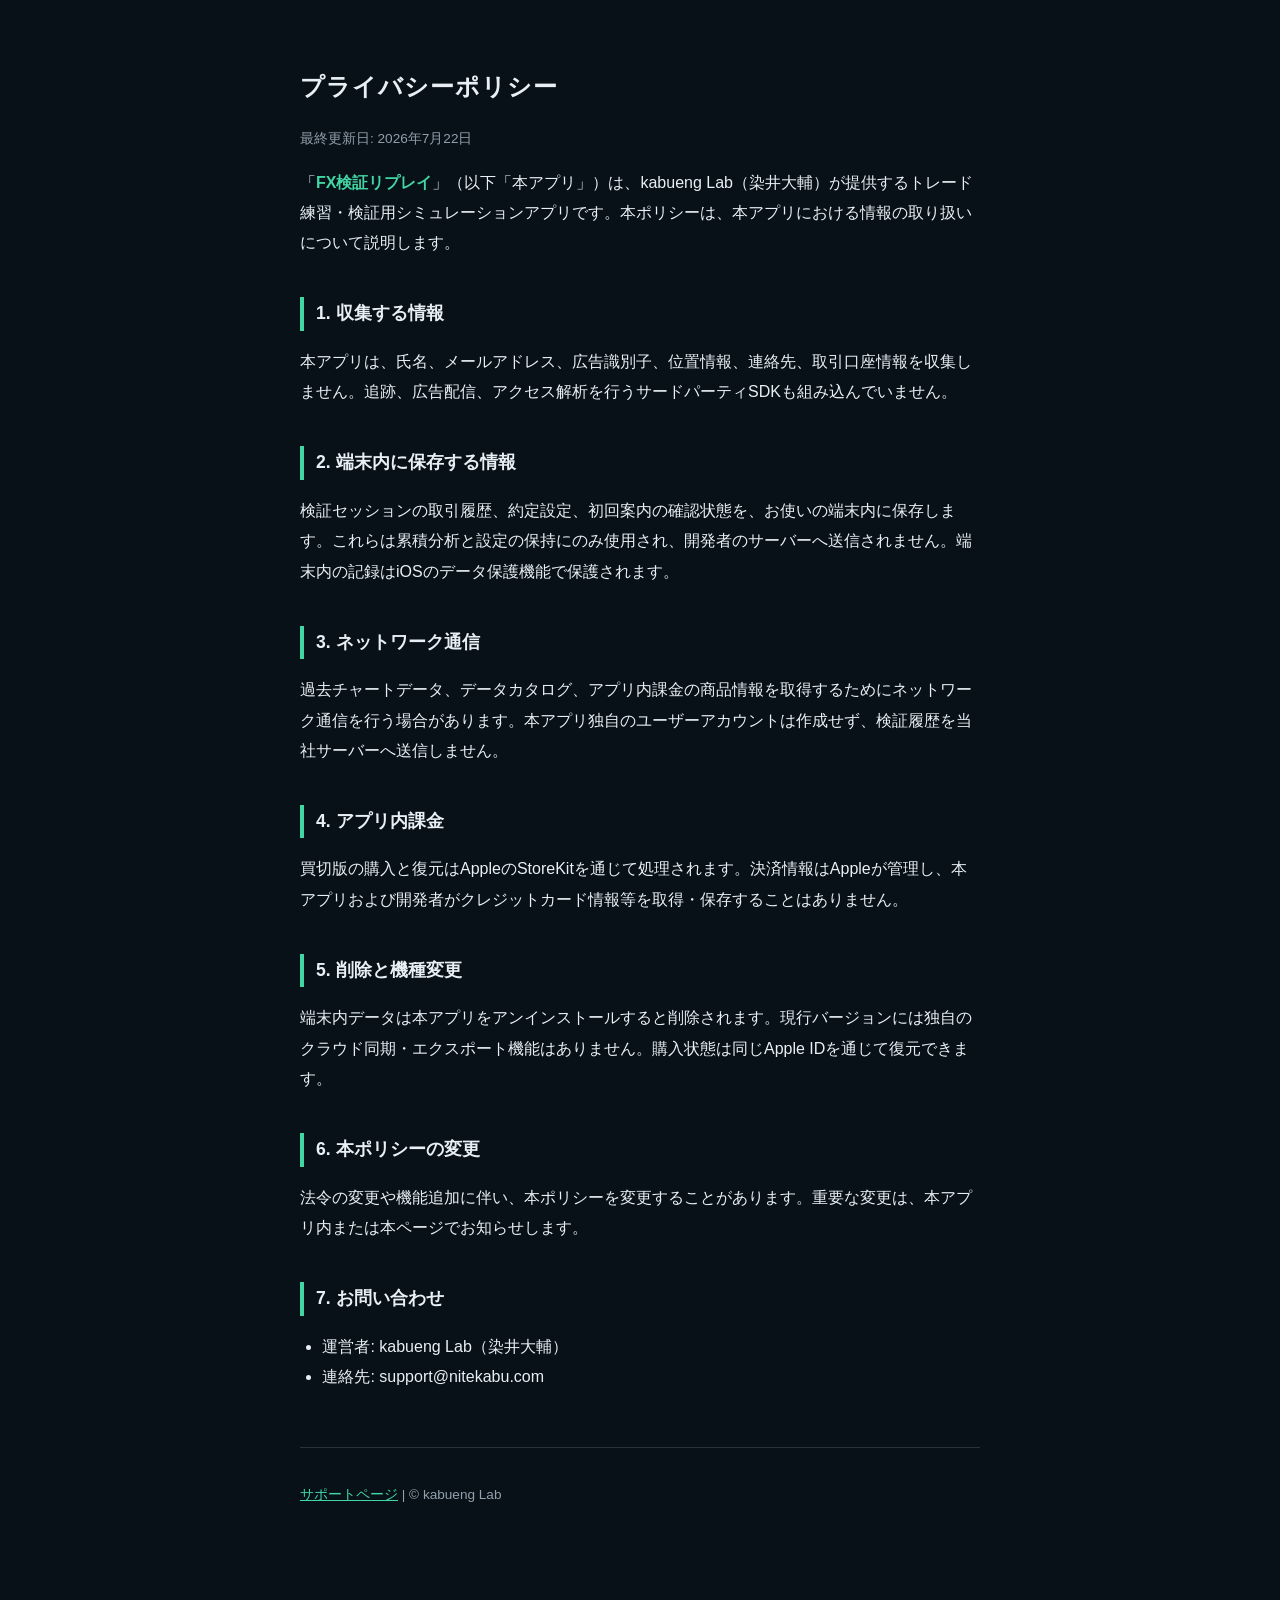
==== privacy/index.html @ b42b6ee1 "FX検証リプレイ サポートサイト初版（プライバシーポリシー/FAQ・静的HTML・トラッキングなし）" ====
<!DOCTYPE html>
<html lang="ja">
<head>
<meta charset="UTF-8">
<meta name="viewport" content="width=device-width, initial-scale=1">
<title>プライバシーポリシー | FX検証リプレイ</title>
<style>
  body { font-family: -apple-system, BlinkMacSystemFont, "Hiragino Sans", sans-serif; background: #081018; color: #E9F0F5; margin: 0; line-height: 1.9; }
  main { max-width: 680px; margin: 0 auto; padding: 48px 24px 80px; }
  h1 { font-size: 1.5rem; letter-spacing: .04em; }
  h2 { font-size: 1.1rem; margin-top: 2.2em; border-left: 4px solid #42D6A4; padding-left: 12px; }
  .app-name, a { color: #42D6A4; }
  .app-name { font-weight: 700; }
  .updated, footer { color: #91A0AB; font-size: .85rem; }
  ul { padding-left: 1.4em; }
  footer { margin-top: 4em; border-top: 1px solid rgba(233,240,245,.15); padding-top: 1.5em; }
</style>
</head>
<body>
<main>
<h1>プライバシーポリシー</h1>
<p class="updated">最終更新日: 2026年7月22日</p>

<p>「<span class="app-name">FX検証リプレイ</span>」（以下「本アプリ」）は、kabueng Lab（染井大輔）が提供するトレード練習・検証用シミュレーションアプリです。本ポリシーは、本アプリにおける情報の取り扱いについて説明します。</p>

<h2>1. 収集する情報</h2>
<p>本アプリは、氏名、メールアドレス、広告識別子、位置情報、連絡先、取引口座情報を収集しません。追跡、広告配信、アクセス解析を行うサードパーティSDKも組み込んでいません。</p>

<h2>2. 端末内に保存する情報</h2>
<p>検証セッションの取引履歴、約定設定、初回案内の確認状態を、お使いの端末内に保存します。これらは累積分析と設定の保持にのみ使用され、開発者のサーバーへ送信されません。端末内の記録はiOSのデータ保護機能で保護されます。</p>

<h2>3. ネットワーク通信</h2>
<p>過去チャートデータ、データカタログ、アプリ内課金の商品情報を取得するためにネットワーク通信を行う場合があります。本アプリ独自のユーザーアカウントは作成せず、検証履歴を当社サーバーへ送信しません。</p>

<h2>4. アプリ内課金</h2>
<p>買切版の購入と復元はAppleのStoreKitを通じて処理されます。決済情報はAppleが管理し、本アプリおよび開発者がクレジットカード情報等を取得・保存することはありません。</p>

<h2>5. 削除と機種変更</h2>
<p>端末内データは本アプリをアンインストールすると削除されます。現行バージョンには独自のクラウド同期・エクスポート機能はありません。購入状態は同じApple IDを通じて復元できます。</p>

<h2>6. 本ポリシーの変更</h2>
<p>法令の変更や機能追加に伴い、本ポリシーを変更することがあります。重要な変更は、本アプリ内または本ページでお知らせします。</p>

<h2>7. お問い合わせ</h2>
<ul>
<li>運営者: kabueng Lab（染井大輔）</li>
<li>連絡先: support@nitekabu.com</li>
</ul>

<footer><p><a href="../support/">サポートページ</a> | © kabueng Lab</p></footer>
</main>
</body>
</html>
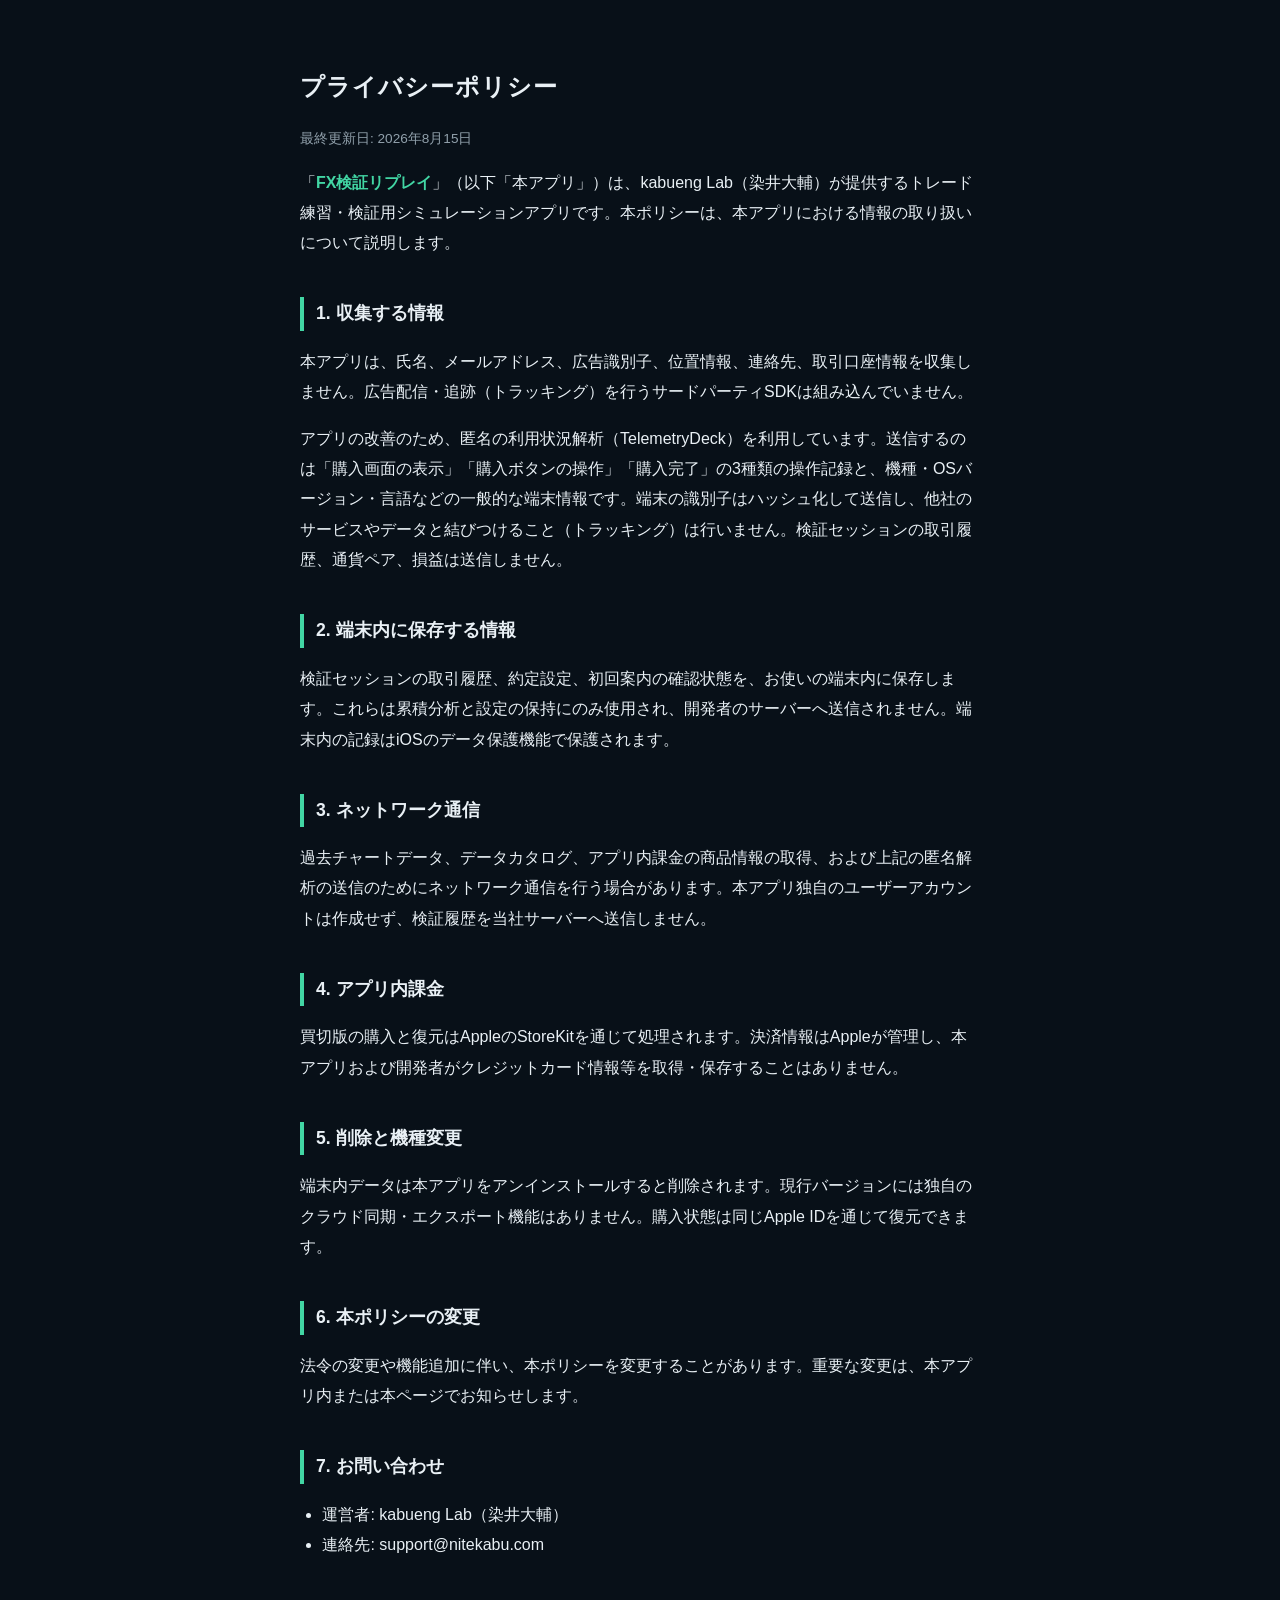
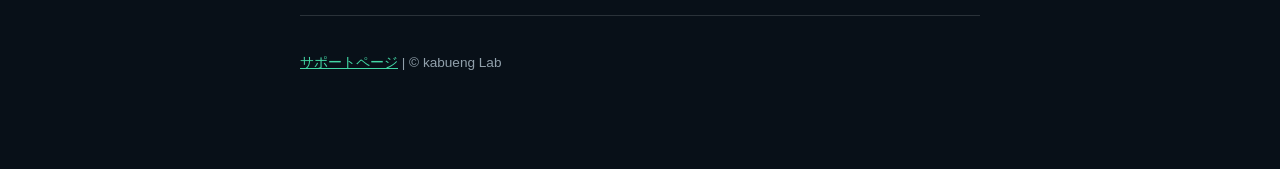
==== commit 1b0bc529: "fix: プライバシーポリシーを実装に合わせる (解析SDK不使用の記述を修正) 初版 (2026-07-22) は「アクセス解析を行うサードパーティSDKも組み込んでいません」と 明記していたが、5" ====
--- a/privacy/index.html
+++ b/privacy/index.html
@@ -19,18 +19,19 @@
 <body>
 <main>
 <h1>プライバシーポリシー</h1>
-<p class="updated">最終更新日: 2026年7月22日</p>
+<p class="updated">最終更新日: 2026年8月15日</p>
 
 <p>「<span class="app-name">FX検証リプレイ</span>」（以下「本アプリ」）は、kabueng Lab（染井大輔）が提供するトレード練習・検証用シミュレーションアプリです。本ポリシーは、本アプリにおける情報の取り扱いについて説明します。</p>
 
 <h2>1. 収集する情報</h2>
-<p>本アプリは、氏名、メールアドレス、広告識別子、位置情報、連絡先、取引口座情報を収集しません。追跡、広告配信、アクセス解析を行うサードパーティSDKも組み込んでいません。</p>
+<p>本アプリは、氏名、メールアドレス、広告識別子、位置情報、連絡先、取引口座情報を収集しません。広告配信・追跡（トラッキング）を行うサードパーティSDKは組み込んでいません。</p>
+<p>アプリの改善のため、匿名の利用状況解析（TelemetryDeck）を利用しています。送信するのは「購入画面の表示」「購入ボタンの操作」「購入完了」の3種類の操作記録と、機種・OSバージョン・言語などの一般的な端末情報です。端末の識別子はハッシュ化して送信し、他社のサービスやデータと結びつけること（トラッキング）は行いません。検証セッションの取引履歴、通貨ペア、損益は送信しません。</p>
 
 <h2>2. 端末内に保存する情報</h2>
 <p>検証セッションの取引履歴、約定設定、初回案内の確認状態を、お使いの端末内に保存します。これらは累積分析と設定の保持にのみ使用され、開発者のサーバーへ送信されません。端末内の記録はiOSのデータ保護機能で保護されます。</p>
 
 <h2>3. ネットワーク通信</h2>
-<p>過去チャートデータ、データカタログ、アプリ内課金の商品情報を取得するためにネットワーク通信を行う場合があります。本アプリ独自のユーザーアカウントは作成せず、検証履歴を当社サーバーへ送信しません。</p>
+<p>過去チャートデータ、データカタログ、アプリ内課金の商品情報の取得、および上記の匿名解析の送信のためにネットワーク通信を行う場合があります。本アプリ独自のユーザーアカウントは作成せず、検証履歴を当社サーバーへ送信しません。</p>
 
 <h2>4. アプリ内課金</h2>
 <p>買切版の購入と復元はAppleのStoreKitを通じて処理されます。決済情報はAppleが管理し、本アプリおよび開発者がクレジットカード情報等を取得・保存することはありません。</p>
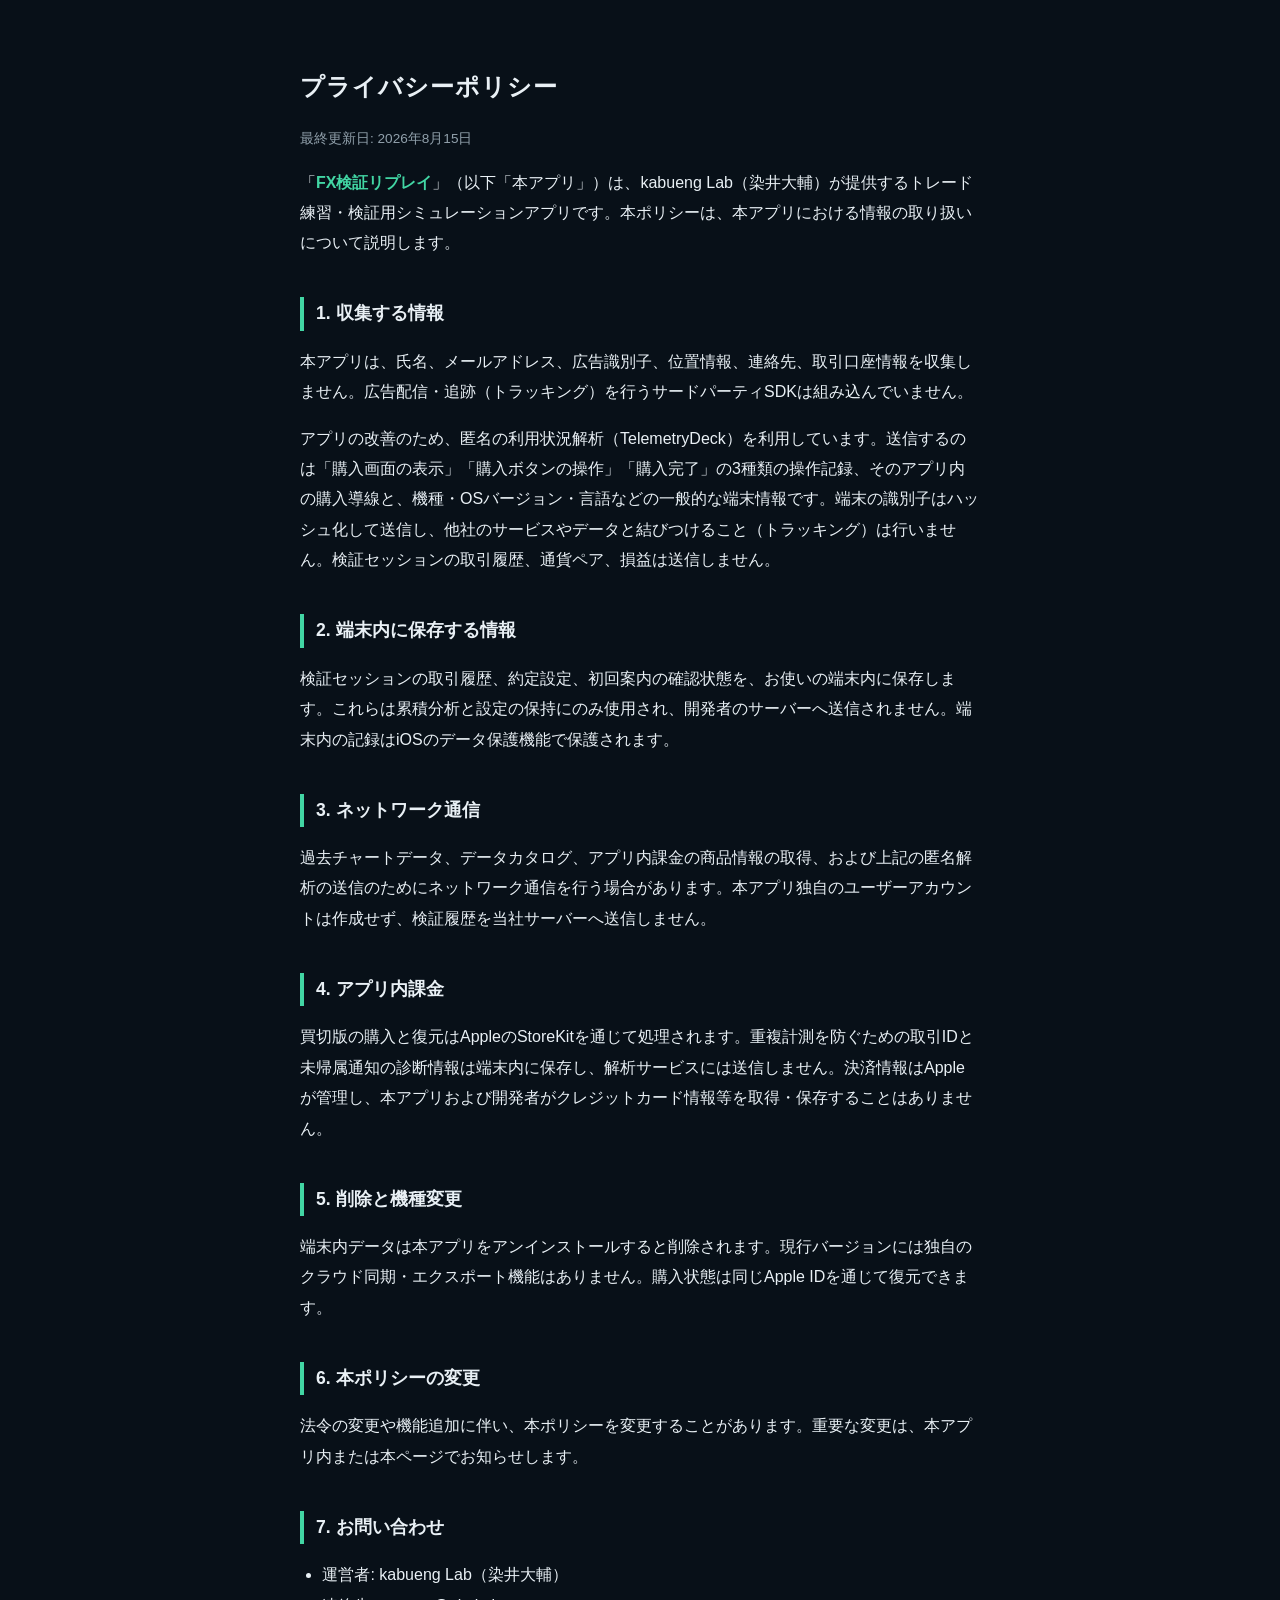
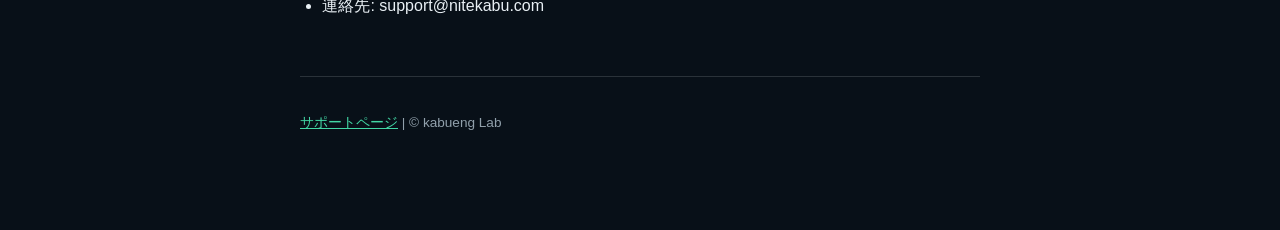
==== commit e779f6a5: "design: make app screenshots and typography lead product landing" ====
--- a/privacy/index.html
+++ b/privacy/index.html
@@ -25,7 +25,7 @@
 
 <h2>1. 収集する情報</h2>
 <p>本アプリは、氏名、メールアドレス、広告識別子、位置情報、連絡先、取引口座情報を収集しません。広告配信・追跡（トラッキング）を行うサードパーティSDKは組み込んでいません。</p>
-<p>アプリの改善のため、匿名の利用状況解析（TelemetryDeck）を利用しています。送信するのは「購入画面の表示」「購入ボタンの操作」「購入完了」の3種類の操作記録と、機種・OSバージョン・言語などの一般的な端末情報です。端末の識別子はハッシュ化して送信し、他社のサービスやデータと結びつけること（トラッキング）は行いません。検証セッションの取引履歴、通貨ペア、損益は送信しません。</p>
+<p>アプリの改善のため、匿名の利用状況解析（TelemetryDeck）を利用しています。送信するのは「購入画面の表示」「購入ボタンの操作」「購入完了」の3種類の操作記録、そのアプリ内の購入導線と、機種・OSバージョン・言語などの一般的な端末情報です。端末の識別子はハッシュ化して送信し、他社のサービスやデータと結びつけること（トラッキング）は行いません。検証セッションの取引履歴、通貨ペア、損益は送信しません。</p>
 
 <h2>2. 端末内に保存する情報</h2>
 <p>検証セッションの取引履歴、約定設定、初回案内の確認状態を、お使いの端末内に保存します。これらは累積分析と設定の保持にのみ使用され、開発者のサーバーへ送信されません。端末内の記録はiOSのデータ保護機能で保護されます。</p>
@@ -34,7 +34,7 @@
 <p>過去チャートデータ、データカタログ、アプリ内課金の商品情報の取得、および上記の匿名解析の送信のためにネットワーク通信を行う場合があります。本アプリ独自のユーザーアカウントは作成せず、検証履歴を当社サーバーへ送信しません。</p>
 
 <h2>4. アプリ内課金</h2>
-<p>買切版の購入と復元はAppleのStoreKitを通じて処理されます。決済情報はAppleが管理し、本アプリおよび開発者がクレジットカード情報等を取得・保存することはありません。</p>
+<p>買切版の購入と復元はAppleのStoreKitを通じて処理されます。重複計測を防ぐための取引IDと未帰属通知の診断情報は端末内に保存し、解析サービスには送信しません。決済情報はAppleが管理し、本アプリおよび開発者がクレジットカード情報等を取得・保存することはありません。</p>
 
 <h2>5. 削除と機種変更</h2>
 <p>端末内データは本アプリをアンインストールすると削除されます。現行バージョンには独自のクラウド同期・エクスポート機能はありません。購入状態は同じApple IDを通じて復元できます。</p>
